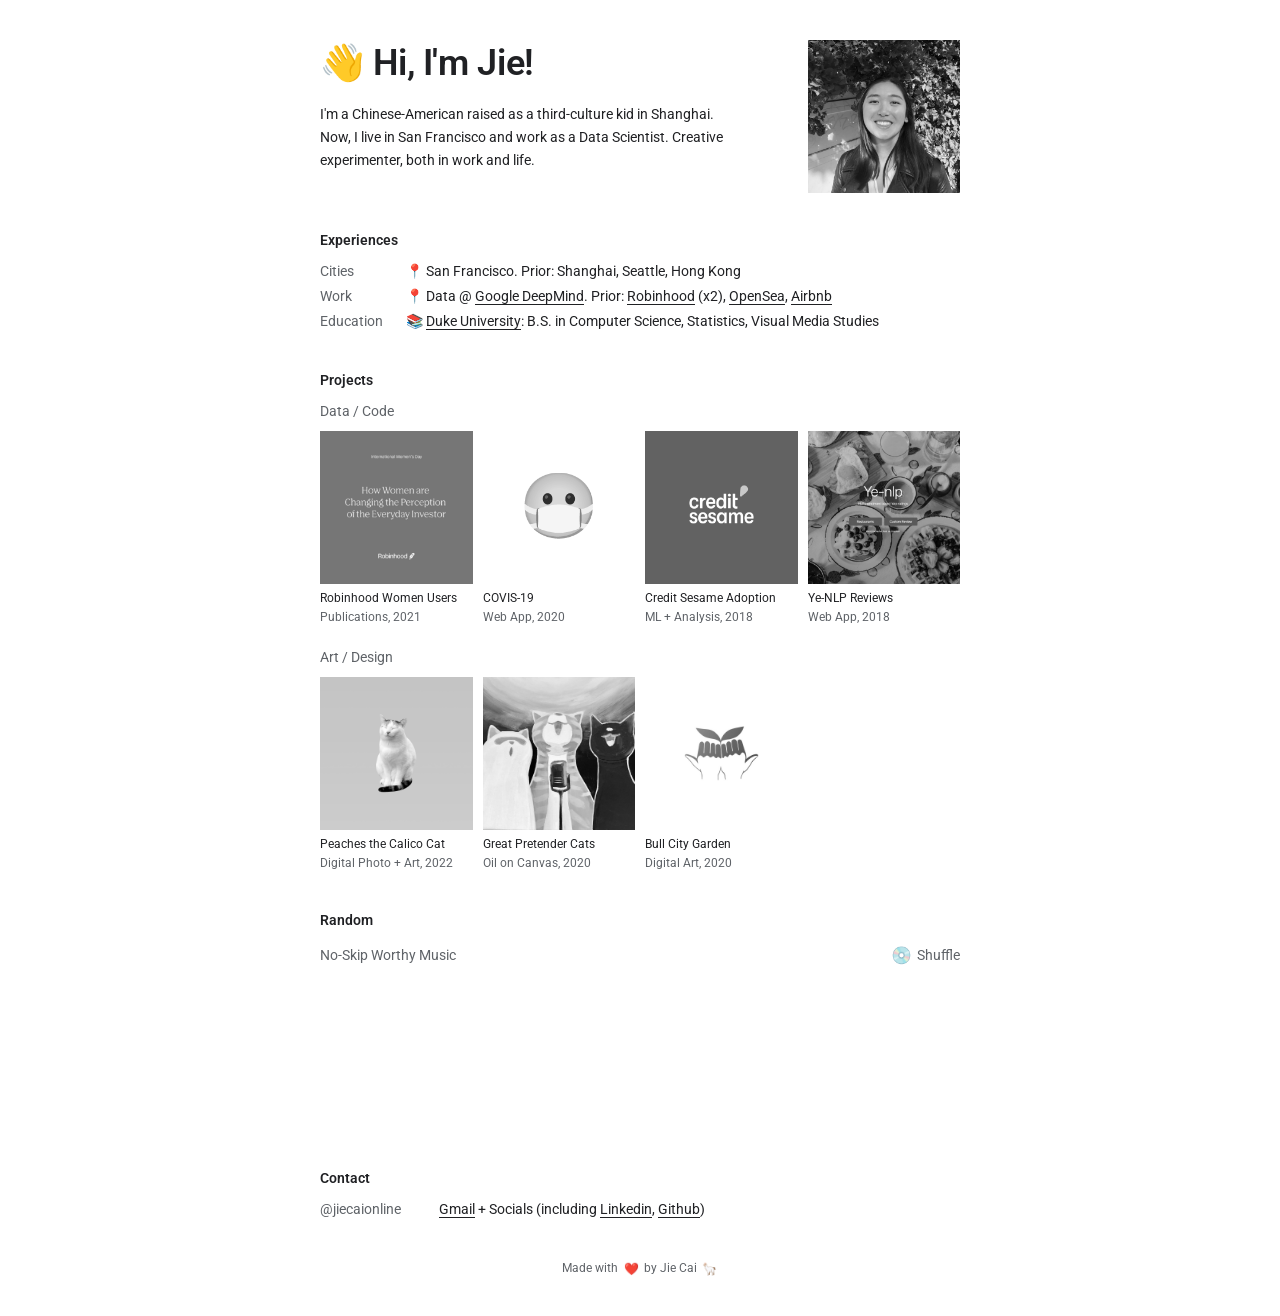
==== index.html @ d11ab176 "Improve about section spacing and mobile photo layout. Co-authored-by: Cursor <cursoragent@cursor.co" ====
<!DOCTYPE html>
<html lang="en">
<head>
  <meta charset="utf-8" />
  <meta name="viewport" content="width=device-width, initial-scale=1" />
  <title>Jie Cai</title>
  <meta name="description" content="Jie Cai — data scientist in San Francisco. Third-culture kid from Shanghai." />
  <link rel="icon" href="assets/llama.png" type="image/png" />
  <link rel="preconnect" href="https://fonts.googleapis.com" />
  <link rel="preconnect" href="https://fonts.gstatic.com" crossorigin />
  <link href="https://fonts.googleapis.com/css2?family=Roboto:wght@400;600&display=swap" rel="stylesheet" />
  <link rel="stylesheet" href="css/styles.css?v=113" />
</head>
<body>
  <main class="wrap">
    <section id="about">
      <div class="about">
        <div class="about-copy">
          <h1><span class="wave-emoji" aria-hidden="true">👋</span> Hi, I'm Jie!</h1>
          <p>I'm a Chinese-American raised as a third-culture kid in Shanghai. Now, I live in San Francisco and work as a Data Scientist. Creative experimenter, both in work and life.</p>
        </div>
        <div class="media-frame portrait-frame">
          <img class="portrait" src="assets/profile.jpg" alt="Portrait of Jie Cai" />
        </div>
      </div>
    </section>

    <section id="experiences">
      <h2>Experiences</h2>
      <ul class="experience-list">
        <li>
          <span class="exp-label">Cities</span>
          <span class="exp-detail">📍 San Francisco. Prior: Shanghai, Seattle, Hong Kong</span>
        </li>
        <li>
          <span class="exp-label">Work</span>
          <span class="exp-detail">
            📍 Data @ <a href="https://www.linkedin.com/company/googledeepmind" target="_blank" rel="noreferrer">Google DeepMind</a>.
            Prior:
            <a href="https://www.linkedin.com/company/robinhood/" target="_blank" rel="noreferrer">Robinhood</a> (x2),
            <a href="https://www.linkedin.com/company/opensea-io" target="_blank" rel="noreferrer">OpenSea</a>,
            <a href="https://www.linkedin.com/company/airbnb" target="_blank" rel="noreferrer">Airbnb</a>
          </span>
        </li>
        <li>
          <span class="exp-label">Education</span>
          <span class="exp-detail">📚 <a href="https://www.duke.edu/" target="_blank" rel="noreferrer">Duke University</a>: B.S. in Computer Science, Statistics, Visual Media Studies</span>
        </li>
      </ul>
    </section>

    <section id="projects">
      <h2>Projects</h2>

      <h3>Data / Code</h3>
      <div class="project-grid-wrap">
        <div class="project-grid">
          <button class="tile" type="button" data-project="robinhood-whm">
            <div class="media-frame">
              <img class="tile-photo" src="assets/projects/robinhood-whm.png?v=3" alt="" />
            </div>
            <p class="tile-title">Robinhood Women Users</p>
            <p class="tile-sub">Publications, 2021</p>
          </button>
          <button class="tile" type="button" data-project="covis19">
            <div class="media-frame emoji-frame">
              <div class="tile-emoji" aria-hidden="true">😷</div>
            </div>
            <p class="tile-title">COVIS-19</p>
            <p class="tile-sub">Web App, 2020</p>
          </button>
          <button class="tile" type="button" data-project="credit-sesame">
            <div class="media-frame">
              <img class="tile-photo" src="assets/projects/credit-sesame.png?v=11" alt="" />
            </div>
            <p class="tile-title">Credit Sesame Adoption</p>
            <p class="tile-sub">ML + Analysis, 2018</p>
          </button>
          <button class="tile" type="button" data-project="ye-nlp">
            <div class="media-frame">
              <img class="tile-photo" src="assets/projects/ye-nlp-cover.jpg" alt="" />
            </div>
            <p class="tile-title">Ye-NLP Reviews</p>
            <p class="tile-sub">Web App, 2018</p>
          </button>
        </div>
      </div>

      <h3>Art / Design</h3>
      <div class="project-grid-wrap">
        <div class="project-grid">
          <button class="tile" type="button" data-project="peaches">
            <div class="media-frame">
              <img class="tile-photo" src="assets/projects/peaches-logo.gif?v=5" alt="" />
            </div>
            <p class="tile-title">Peaches the Calico Cat</p>
            <p class="tile-sub">Digital Photo + Art, 2022</p>
          </button>
          <button class="tile" type="button" data-project="great-pretender">
            <div class="media-frame">
              <img class="tile-photo" src="assets/projects/cats-cover.jpg" alt="" />
            </div>
            <p class="tile-title">Great Pretender Cats</p>
            <p class="tile-sub">Oil on Canvas, 2020</p>
          </button>
          <button class="tile" type="button" data-project="bull-city">
            <div class="media-frame">
              <img class="tile-photo" src="assets/projects/bull-city-cover.png?v=8" alt="" />
            </div>
            <p class="tile-title">Bull City Garden</p>
            <p class="tile-sub">Digital Art, 2020</p>
          </button>
        </div>
      </div>
    </section>

    <section id="random">
      <h2>Random</h2>

      <div class="random-heading">
        <h3>No-Skip Worthy Music</h3>
        <button class="surprise-button" id="surprise-album" type="button">
          <span class="surprise-disc" aria-hidden="true">💿</span>
          <span>Shuffle</span>
        </button>
      </div>
      <div class="album-embed" id="album-embed" aria-live="polite"></div>
    </section>

    <section id="contact">
      <h2>Contact</h2>
      <ul class="experience-list contact-list">
        <li>
          <span class="exp-label">@jiecaionline</span>
          <span class="exp-detail">
            <a href="mailto:jiecaionline@gmail.com">Gmail</a>
            + Socials (including
            <a href="https://www.linkedin.com/in/jiecaionline" target="_blank" rel="noreferrer">Linkedin</a>,
            <a href="https://github.com/jiecaionline" target="_blank" rel="noreferrer">Github</a>)
          </span>
        </li>
      </ul>
    </section>
  </main>

  <footer class="site-footer">
    <p class="footer-credit">
      <span>Made with</span>
      <span class="footer-emoji rotating-emoji" aria-hidden="true">
        <span>❤️</span>
        <span>🍵</span>
        <span>🤖</span>
      </span>
      <span class="sr-only">heart, tea, and robots</span>
      <span>by Jie Cai</span>
      <span class="footer-emoji" aria-hidden="true">🦙</span>
    </p>
  </footer>

  <div class="modal" id="project-modal" hidden>
    <div class="modal-backdrop" data-close></div>
    <div class="modal-panel" role="dialog" aria-modal="true" aria-labelledby="modal-title">
      <div class="modal-toolbar">
        <div class="modal-step">
          <button class="modal-icon-btn prev" type="button" aria-label="Previous project">
            <svg viewBox="0 0 16 16" aria-hidden="true"><path d="M10.2 2.8 4.9 8l5.3 5.2" /></svg>
          </button>
          <button class="modal-icon-btn next" type="button" aria-label="Next project">
            <svg viewBox="0 0 16 16" aria-hidden="true"><path d="M5.8 2.8 11.1 8l-5.3 5.2" /></svg>
          </button>
        </div>
        <button class="modal-icon-btn modal-close" type="button" data-close aria-label="Close">
          <svg viewBox="0 0 16 16" aria-hidden="true"><path d="M3.5 3.5 12.5 12.5M12.5 3.5 3.5 12.5" /></svg>
        </button>
      </div>
      <h1 id="modal-title"></h1>
      <p class="lede" id="modal-lede"></p>
      <p class="modal-links" id="modal-links" hidden></p>
      <div class="prose" id="modal-prose"></div>
      <div class="modal-gallery" id="modal-gallery"></div>
    </div>
  </div>

  <script src="js/projects.js?v=43"></script>
  <script src="js/albums.js?v=16"></script>
</body>
</html>
---- css/styles.css ----
:root {
  --bg: #ffffff;
  --text: #202124;
  --muted: #5f6368;
  --placeholder: #f1f3f4;
  --overlay: rgba(0, 0, 0, 0.55);
  --width: 640px;
  --rail-gap: 10px;
  --rail-cols: 4;
  --space-section: 36px;
  --space-heading: 8px;
  --space-group: 20px;
  --space-stack: 6px;
  --font-size: 14px;
  --font-size-sm: 12px;
  --font-size-lg: 28px;
  --sans: "Roboto", "Apple Color Emoji", "Segoe UI Emoji", sans-serif;
}

* { box-sizing: border-box; }

body {
  margin: 0;
  background: var(--bg);
  color: var(--text);
  font-family: var(--sans);
  font-size: var(--font-size);
  font-weight: 400;
  line-height: 1.65;
  -webkit-font-smoothing: antialiased;
}

body.modal-open { overflow: hidden; }

a {
  color: inherit;
  text-decoration: underline;
  text-underline-offset: 3px;
}

a:hover { color: var(--muted); }

img { max-width: 100%; display: block; }

.wrap {
  width: min(var(--width), calc(100% - 40px));
  margin: 0 auto;
  padding: 40px 0 var(--space-section);
  container-type: inline-size;
  --rail-cols: 4;
}

h1 {
  font-size: var(--font-size-lg);
  font-weight: 600;
  letter-spacing: -0.01em;
  margin: 0 0 8px;
  line-height: 1.3;
}

h2 {
  font-size: var(--font-size);
  font-weight: 600;
  letter-spacing: 0;
  margin: 0 0 var(--space-heading);
  color: var(--text);
}

h3 {
  font-size: var(--font-size);
  font-weight: 400;
  letter-spacing: 0;
  text-transform: none;
  color: var(--muted);
  margin: var(--space-group) 0 var(--space-heading);
}

.wrap > section + section { margin-top: var(--space-section); }
h2 + h3 { margin-top: 0; }

.lede {
  color: var(--muted);
  margin: 0 0 4px;
}

.about,
.project-grid-wrap {
  --tile-size: calc((100cqi - (var(--rail-cols) - 1) * var(--rail-gap)) / var(--rail-cols));
}

.about {
  display: grid;
  grid-template-columns: 1fr var(--tile-size);
  gap: 64px;
  align-items: start;
}

.about-copy { min-width: 0; }

.about h1 {
  margin: 0 0 16px;
  font-family: var(--sans);
  font-size: 36px;
  font-weight: 600;
}

.wave-emoji {
  display: inline-block;
  transform-origin: 70% 75%;
}

.wave-emoji:hover,
.wave-emoji.is-waving {
  animation: wave-hello 1.05s cubic-bezier(0.33, 1.15, 0.42, 1);
}

@keyframes wave-hello {
  0% { transform: rotate(0); }
  15% { transform: rotate(11deg); }
  32% { transform: rotate(-7deg); }
  48% { transform: rotate(9deg); }
  64% { transform: rotate(-4deg); }
  78% { transform: rotate(3deg); }
  90% { transform: rotate(-1deg); }
  100% { transform: rotate(0); }
}

.about p {
  margin: 0;
  font-size: var(--font-size);
}

.media-frame {
  display: block;
  overflow: hidden;
  aspect-ratio: 1 / 1;
  background: var(--placeholder);
}

.portrait-frame { width: 100%; }

.portrait,
.tile-photo {
  width: 100%;
  height: 100%;
  object-fit: cover;
  transition: filter 0.5s ease;
}

.portrait,
.tile-photo {
  filter: grayscale(1);
}

.media-frame:hover .portrait,
.media-frame:hover .tile-photo,
.tile:focus-visible .tile-photo {
  filter: grayscale(0);
}

.experience-list {
  margin: 0;
  padding: 0;
  list-style: none;
}

.experience-list li {
  display: grid;
  grid-template-columns: 72px minmax(0, 1fr);
  align-items: baseline;
  gap: 14px;
  margin: 0 0 2px;
}

.experience-list li:last-child { margin-bottom: 0; }

.exp-label {
  font-size: var(--font-size);
  font-weight: 400;
  letter-spacing: 0;
  text-transform: none;
  color: var(--muted);
}

.project-grid-wrap {
  container-type: inline-size;
}

.project-grid {
  display: grid;
  grid-template-columns: repeat(var(--rail-cols), minmax(0, 1fr));
  gap: var(--rail-gap);
  align-items: start;
}

.tile {
  width: 100%;
  min-width: 0;
  padding: 0;
  border: 0;
  background: none;
  text-align: left;
  cursor: pointer;
  font: inherit;
  color: inherit;
}

.tile:focus-visible {
  outline: 2px solid var(--text);
  outline-offset: 3px;
}

.random-heading {
  display: flex;
  align-items: center;
  justify-content: space-between;
  gap: 12px;
  margin-top: 0;
}

.random-heading h3 { margin: 0; }

.surprise-button {
  display: inline-flex;
  align-items: center;
  gap: 5px;
  padding: 4px 0;
  border: 0;
  background: none;
  color: var(--muted);
  font: inherit;
  font-size: var(--font-size);
  cursor: pointer;
}

.surprise-button:hover { color: var(--text); }

.surprise-button:focus-visible {
  outline: 2px solid var(--text);
  outline-offset: 3px;
}

.surprise-disc {
  display: inline-flex;
  align-items: center;
  justify-content: center;
  width: 1.2em;
  height: 1.2em;
  font-family: "Apple Color Emoji", "Segoe UI Emoji", "Noto Color Emoji", emoji, sans-serif;
  font-size: 1.2em;
  font-style: normal;
  font-weight: 400;
  font-variant-emoji: emoji;
  line-height: 1;
  transform-origin: center;
}

.album-embed {
  margin-top: var(--space-heading);
  min-height: 152px;
  filter: grayscale(1);
  transition: filter 0.5s ease;
}

.album-embed:hover,
.album-embed:focus-within,
.album-embed.is-playing {
  filter: grayscale(0);
}

.album-embed iframe {
  display: block;
  width: 100%;
  height: 152px;
  border: 0;
  border-radius: 12px;
}

.media-frame.emoji-frame {
  display: grid;
  place-items: center;
  background: #fff;
}

.tile-emoji {
  font-size: calc(var(--tile-size) * 0.42);
  line-height: 1;
  filter: grayscale(1);
  transition: filter 0.5s ease;
}

.tile-title {
  margin: var(--space-stack) 0 0;
  font-size: var(--font-size-sm);
  font-weight: 400;
  line-height: 1.45;
}

.media-frame:hover .tile-emoji,
.tile:focus-visible .tile-emoji {
  filter: grayscale(0);
}

.tile-sub {
  margin: 2px 0 0;
  font-size: var(--font-size-sm);
  font-weight: 400;
  line-height: 1.45;
  color: var(--muted);
}

.modal {
  position: fixed;
  inset: 0;
  z-index: 20;
  display: none;
  align-items: flex-start;
  justify-content: center;
  padding: 20px;
}

.modal.is-open { display: flex; }

.modal-backdrop {
  position: absolute;
  inset: 0;
  background: var(--overlay);
}

.modal-panel {
  position: relative;
  z-index: 1;
  width: min(600px, 100%);
  max-height: min(88vh, 900px);
  overflow: auto;
  background: #fff;
  padding: 24px 24px 28px;
}

.modal-links {
  margin: 8px 0 28px;
  color: var(--text);
}

.modal-toolbar {
  position: absolute;
  top: 10px;
  right: 10px;
  display: flex;
  align-items: center;
  gap: 14px;
}

.modal-step {
  display: flex;
  align-items: center;
  gap: 2px;
}

.modal-icon-btn {
  box-sizing: border-box;
  display: inline-grid;
  place-items: center;
  width: 28px;
  height: 28px;
  margin: 0;
  padding: 0;
  border: 0;
  background: none;
  color: var(--muted);
  cursor: pointer;
}

.modal-icon-btn svg {
  width: 14px;
  height: 14px;
  fill: none;
  stroke: currentColor;
  stroke-width: 1.6;
  stroke-linecap: round;
  stroke-linejoin: round;
}

.modal-icon-btn:hover { color: var(--text); }

.modal-icon-btn:focus-visible {
  outline: 2px solid var(--text);
  outline-offset: 2px;
}

.modal-panel h1 {
  font-size: var(--font-size-lg);
  font-weight: 600;
  padding-right: 110px;
}

.modal-gallery {
  display: grid;
  gap: 12px;
  margin: 16px 0 8px;
}

.modal-gallery img {
  width: 100%;
}

.modal-gallery.is-square-pair {
  grid-template-columns: 1fr 1fr;
  gap: 10px;
}

.modal-gallery.is-square-pair img {
  width: 100%;
  aspect-ratio: 1 / 1;
  object-fit: cover;
  background: #fff;
}

.prose p { margin: 0 0 12px; }

.contact-list li {
  grid-template-columns: minmax(7.5em, max-content) minmax(0, 1fr);
}

.callout {
  background: var(--placeholder);
  padding: 12px 14px;
  margin: 14px 0;
}

.site-footer {
  width: min(var(--width), calc(100% - 40px));
  margin: 0 auto;
  padding: 0 0 var(--space-section);
  color: var(--muted);
  font-size: var(--font-size-sm);
  line-height: 1.45;
  text-align: center;
}

.site-footer p { margin: 3px 0; }

.footer-credit {
  display: flex;
  align-items: center;
  justify-content: center;
  gap: 0.35em;
}

.footer-emoji {
  display: inline-grid;
  flex: 0 0 1.4em;
  width: 1.4em;
  height: 1.4em;
  place-items: center;
  line-height: 1;
}

.rotating-emoji {
  position: relative;
}

.rotating-emoji > span {
  position: absolute;
  inset: 0;
  display: grid;
  place-items: center;
  opacity: 0;
  transition: opacity 0.5s ease-in-out;
}

.rotating-emoji > span.is-active {
  opacity: 1;
}

.sr-only {
  position: absolute;
  width: 1px;
  height: 1px;
  padding: 0;
  margin: -1px;
  overflow: hidden;
  clip: rect(0, 0, 0, 0);
  white-space: nowrap;
  border: 0;
}

@media (prefers-reduced-motion: reduce) {
  .wave-emoji:hover,
  .wave-emoji.is-waving { animation: none; }
  .rotating-emoji > span { transition: none; }
  .rotating-emoji > span.is-active { opacity: 1; }
}

@media (max-width: 640px) {
  .wrap {
    width: calc(100% - 32px);
    padding-top: 28px;
    --rail-cols: 2;
  }

  .about {
    grid-template-columns: 1fr;
    gap: 20px;
  }

  .portrait-frame {
    width: min(42%, 160px);
  }

  .experience-list li {
    grid-template-columns: 64px minmax(0, 1fr);
    gap: 10px;
  }

  .contact-list li {
    grid-template-columns: minmax(6.5em, max-content) minmax(0, 1fr);
  }

  .modal {
    padding: 12px;
  }

  .modal-panel {
    padding: 20px 18px 24px;
  }

  .modal-panel h1 {
    padding-right: 96px;
  }

  .site-footer { width: calc(100% - 32px); }
}
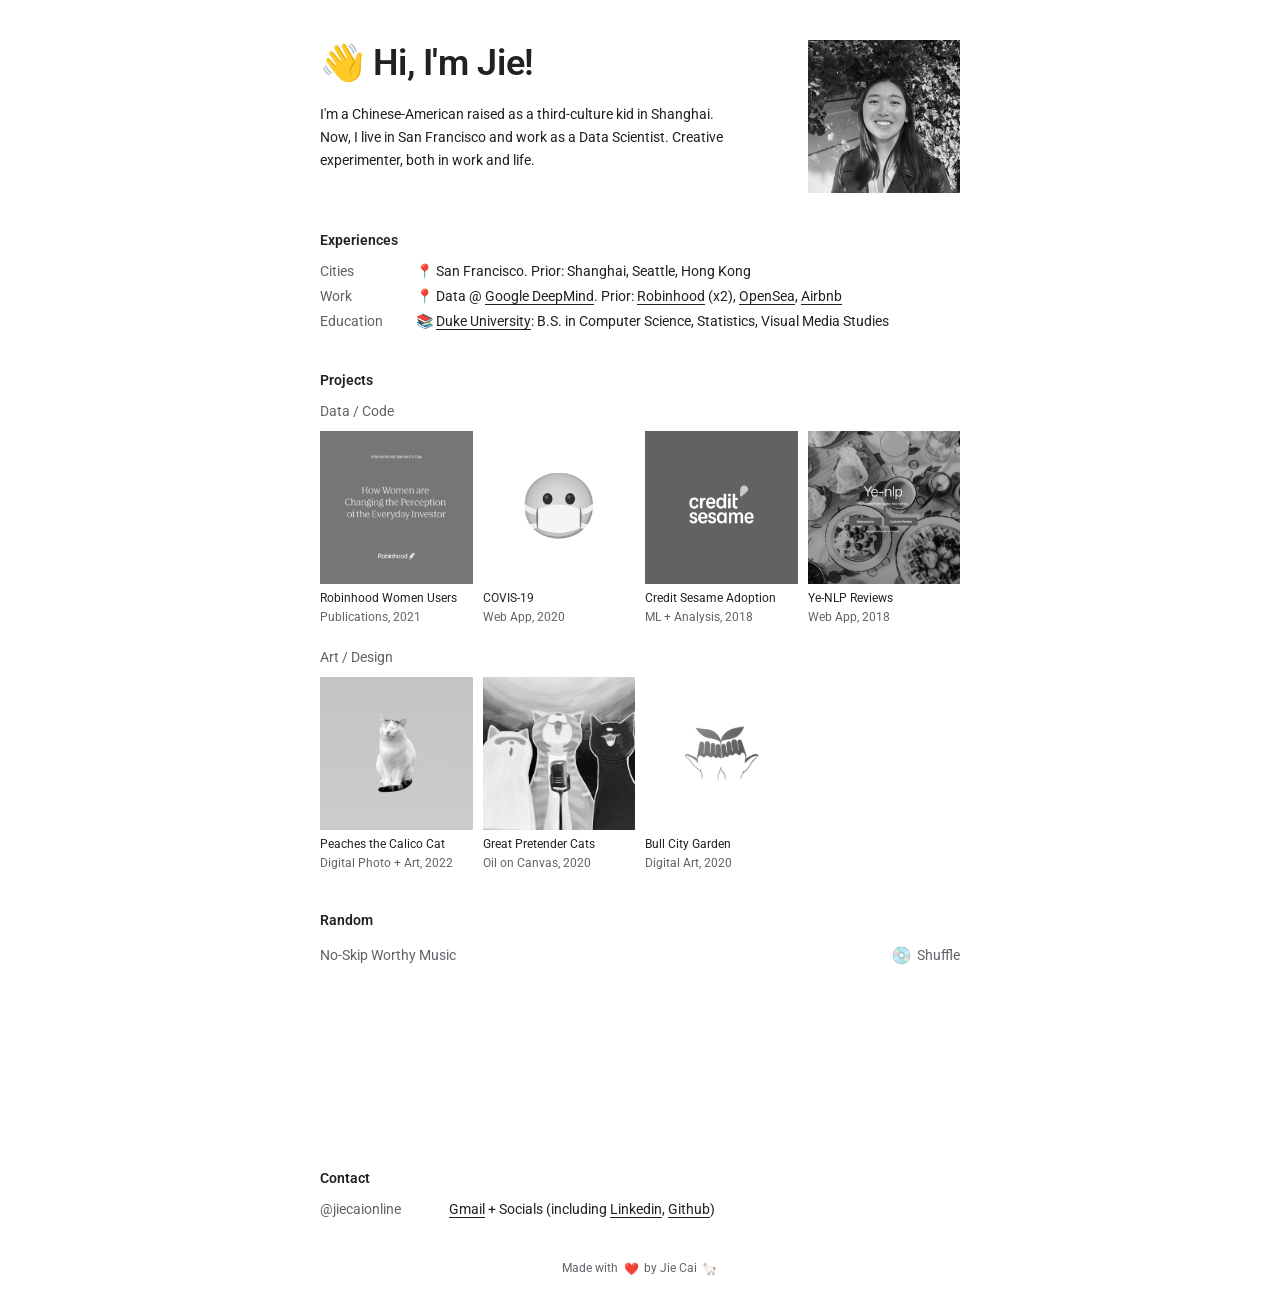
==== commit 77ce0523: "Widen spacing after experience labels. Co-authored-by: Cursor <cursoragent@cursor.com>" ====
--- a/index.html
+++ b/index.html
@@ -9,7 +9,7 @@
   <link rel="preconnect" href="https://fonts.googleapis.com" />
   <link rel="preconnect" href="https://fonts.gstatic.com" crossorigin />
   <link href="https://fonts.googleapis.com/css2?family=Roboto:wght@400;600&display=swap" rel="stylesheet" />
-  <link rel="stylesheet" href="css/styles.css?v=113" />
+  <link rel="stylesheet" href="css/styles.css?v=114" />
 </head>
 <body>
   <main class="wrap">
--- a/css/styles.css
+++ b/css/styles.css
@@ -168,7 +168,7 @@
   display: grid;
   grid-template-columns: 72px minmax(0, 1fr);
   align-items: baseline;
-  gap: 14px;
+  gap: 24px;
   margin: 0 0 2px;
 }
 
@@ -510,7 +510,7 @@
 
   .experience-list li {
     grid-template-columns: 64px minmax(0, 1fr);
-    gap: 10px;
+    gap: 18px;
   }
 
   .contact-list li {
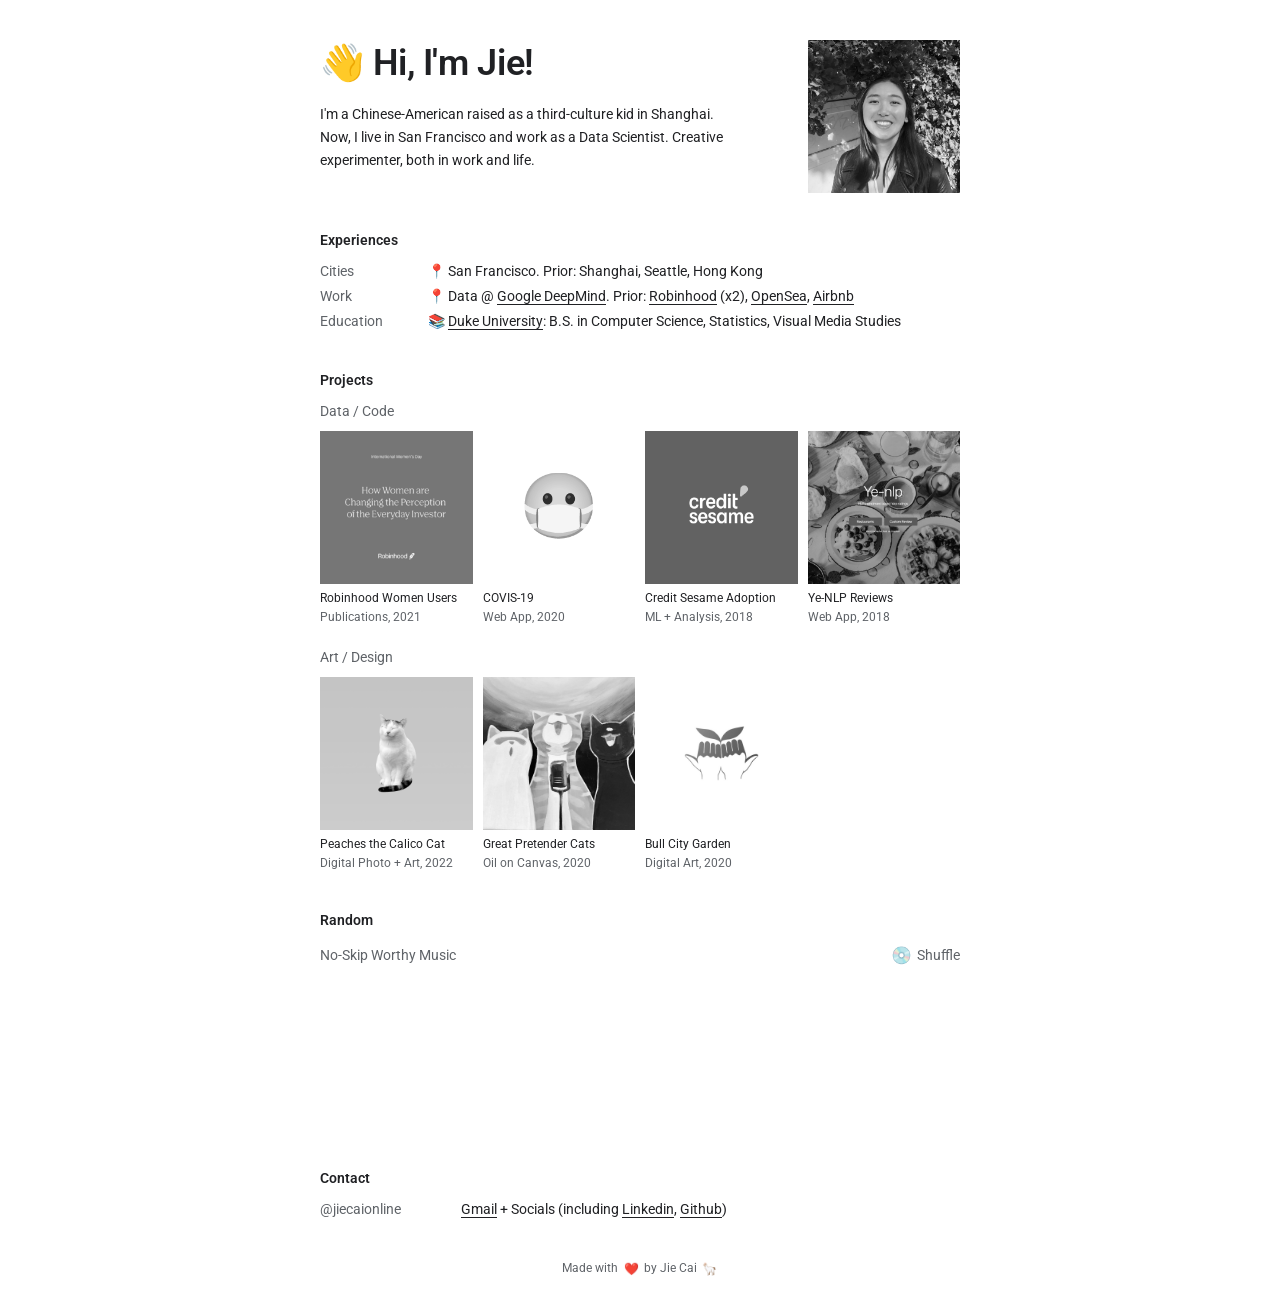
==== commit bd3422d8: "Further widen spacing after experience labels. Co-authored-by: Cursor <cursoragent@cursor.com>" ====
--- a/index.html
+++ b/index.html
@@ -9,7 +9,7 @@
   <link rel="preconnect" href="https://fonts.googleapis.com" />
   <link rel="preconnect" href="https://fonts.gstatic.com" crossorigin />
   <link href="https://fonts.googleapis.com/css2?family=Roboto:wght@400;600&display=swap" rel="stylesheet" />
-  <link rel="stylesheet" href="css/styles.css?v=114" />
+  <link rel="stylesheet" href="css/styles.css?v=115" />
 </head>
 <body>
   <main class="wrap">
--- a/css/styles.css
+++ b/css/styles.css
@@ -168,7 +168,7 @@
   display: grid;
   grid-template-columns: 72px minmax(0, 1fr);
   align-items: baseline;
-  gap: 24px;
+  gap: 36px;
   margin: 0 0 2px;
 }
 
@@ -510,7 +510,7 @@
 
   .experience-list li {
     grid-template-columns: 64px minmax(0, 1fr);
-    gap: 18px;
+    gap: 28px;
   }
 
   .contact-list li {
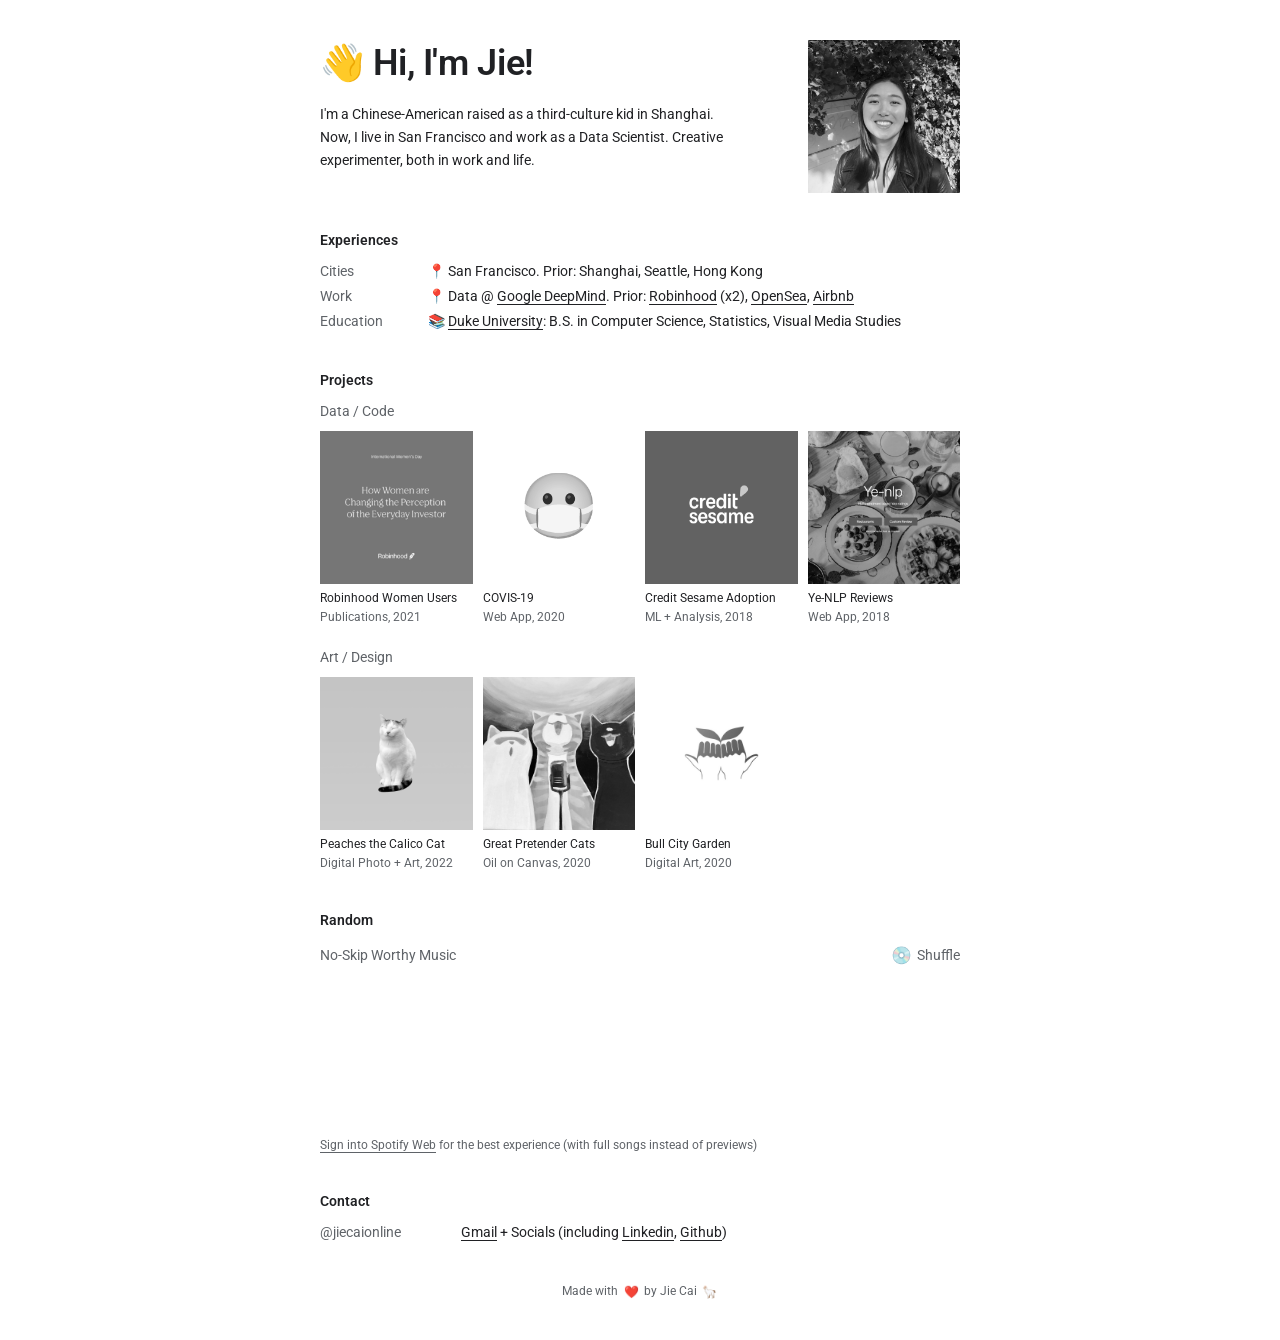
==== commit fd46a4dc: "Clarify Spotify web login for full-song embeds. Drop the duplicate album pick, use the Embed URL loa" ====
--- a/index.html
+++ b/index.html
@@ -9,7 +9,7 @@
   <link rel="preconnect" href="https://fonts.googleapis.com" />
   <link rel="preconnect" href="https://fonts.gstatic.com" crossorigin />
   <link href="https://fonts.googleapis.com/css2?family=Roboto:wght@400;600&display=swap" rel="stylesheet" />
-  <link rel="stylesheet" href="css/styles.css?v=115" />
+  <link rel="stylesheet" href="css/styles.css?v=125" />
 </head>
 <body>
   <main class="wrap">
@@ -125,6 +125,7 @@
         </button>
       </div>
       <div class="album-embed" id="album-embed" aria-live="polite"></div>
+      <p class="tile-sub album-note"><a href="https://accounts.spotify.com/login" target="_blank" rel="noopener noreferrer">Sign into Spotify Web</a> for the best experience (with full songs instead of previews)</p>
     </section>
 
     <section id="contact">
@@ -182,6 +183,6 @@
   </div>
 
   <script src="js/projects.js?v=43"></script>
-  <script src="js/albums.js?v=16"></script>
+  <script src="js/albums.js?v=21"></script>
 </body>
 </html>
--- a/css/styles.css
+++ b/css/styles.css
@@ -309,6 +309,10 @@
   color: var(--muted);
 }
 
+.tile-sub.album-note {
+  margin-top: var(--space-stack);
+}
+
 .modal {
   position: fixed;
   inset: 0;
@@ -505,6 +509,7 @@
   }
 
   .portrait-frame {
+    order: -1;
     width: min(42%, 160px);
   }
 
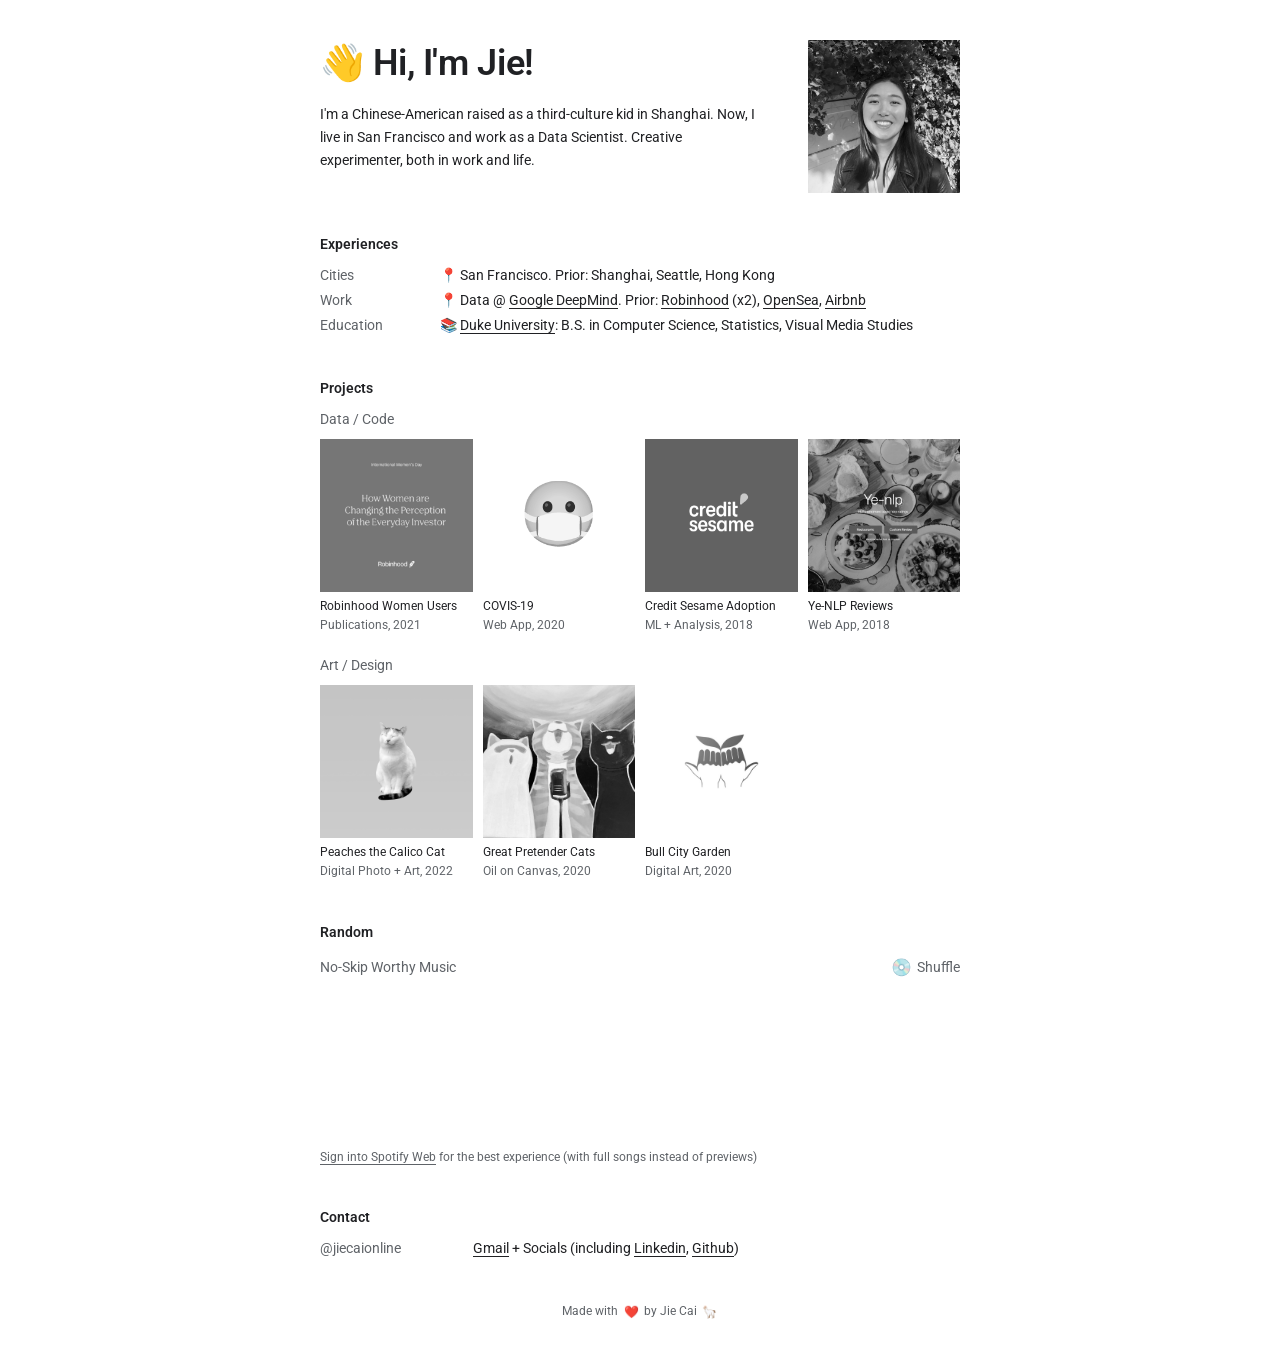
==== commit 4865c30e: "Unify spacing scale and polish mobile about layout. Center the profile photo and hello title on smal" ====
--- a/index.html
+++ b/index.html
@@ -9,7 +9,7 @@
   <link rel="preconnect" href="https://fonts.googleapis.com" />
   <link rel="preconnect" href="https://fonts.gstatic.com" crossorigin />
   <link href="https://fonts.googleapis.com/css2?family=Roboto:wght@400;600&display=swap" rel="stylesheet" />
-  <link rel="stylesheet" href="css/styles.css?v=125" />
+  <link rel="stylesheet" href="css/styles.css?v=129" />
 </head>
 <body>
   <main class="wrap">
--- a/css/styles.css
+++ b/css/styles.css
@@ -7,10 +7,14 @@
   --width: 640px;
   --rail-gap: 10px;
   --rail-cols: 4;
-  --space-section: 36px;
-  --space-heading: 8px;
-  --space-group: 20px;
-  --space-stack: 6px;
+  /* Spacing scale: tight → section */
+  --space-xs: 2px;        /* related lines (title→sub, list rows) */
+  --space-stack: 6px;     /* media → caption */
+  --space-heading: 8px;   /* heading → content */
+  --space-group: 20px;    /* subgroups within a section */
+  --space-section: 40px;  /* between sections + page padding */
+  --space-inline: 48px;   /* label → detail columns */
+  --space-about: 48px;    /* about copy ↔ photo */
   --font-size: 14px;
   --font-size-sm: 12px;
   --font-size-lg: 28px;
@@ -45,7 +49,7 @@
 .wrap {
   width: min(var(--width), calc(100% - 40px));
   margin: 0 auto;
-  padding: 40px 0 var(--space-section);
+  padding: var(--space-section) 0;
   container-type: inline-size;
   --rail-cols: 4;
 }
@@ -54,7 +58,7 @@
   font-size: var(--font-size-lg);
   font-weight: 600;
   letter-spacing: -0.01em;
-  margin: 0 0 8px;
+  margin: 0 0 var(--space-heading);
   line-height: 1.3;
 }
 
@@ -80,7 +84,7 @@
 
 .lede {
   color: var(--muted);
-  margin: 0 0 4px;
+  margin: 0 0 var(--space-xs);
 }
 
 .about,
@@ -91,14 +95,14 @@
 .about {
   display: grid;
   grid-template-columns: 1fr var(--tile-size);
-  gap: 64px;
+  gap: var(--space-about);
   align-items: start;
 }
 
 .about-copy { min-width: 0; }
 
 .about h1 {
-  margin: 0 0 16px;
+  margin: 0 0 calc(var(--space-heading) * 2);
   font-family: var(--sans);
   font-size: 36px;
   font-weight: 600;
@@ -168,8 +172,8 @@
   display: grid;
   grid-template-columns: 72px minmax(0, 1fr);
   align-items: baseline;
-  gap: 36px;
-  margin: 0 0 2px;
+  gap: var(--space-inline);
+  margin: 0 0 var(--space-xs);
 }
 
 .experience-list li:last-child { margin-bottom: 0; }
@@ -214,7 +218,7 @@
   display: flex;
   align-items: center;
   justify-content: space-between;
-  gap: 12px;
+  gap: var(--space-group);
   margin-top: 0;
 }
 
@@ -302,7 +306,7 @@
 }
 
 .tile-sub {
-  margin: 2px 0 0;
+  margin: var(--space-xs) 0 0;
   font-size: var(--font-size-sm);
   font-weight: 400;
   line-height: 1.45;
@@ -499,23 +503,33 @@
 @media (max-width: 640px) {
   .wrap {
     width: calc(100% - 32px);
-    padding-top: 28px;
+    padding: var(--space-group) 0 var(--space-section);
     --rail-cols: 2;
   }
 
   .about {
     grid-template-columns: 1fr;
-    gap: 20px;
+    gap: var(--space-group);
+    justify-items: center;
+  }
+
+  .about-copy {
+    width: 100%;
+  }
+
+  .about h1 {
+    text-align: center;
   }
 
   .portrait-frame {
     order: -1;
     width: min(42%, 160px);
+    justify-self: center;
   }
 
   .experience-list li {
     grid-template-columns: 64px minmax(0, 1fr);
-    gap: 28px;
+    gap: 36px;
   }
 
   .contact-list li {
